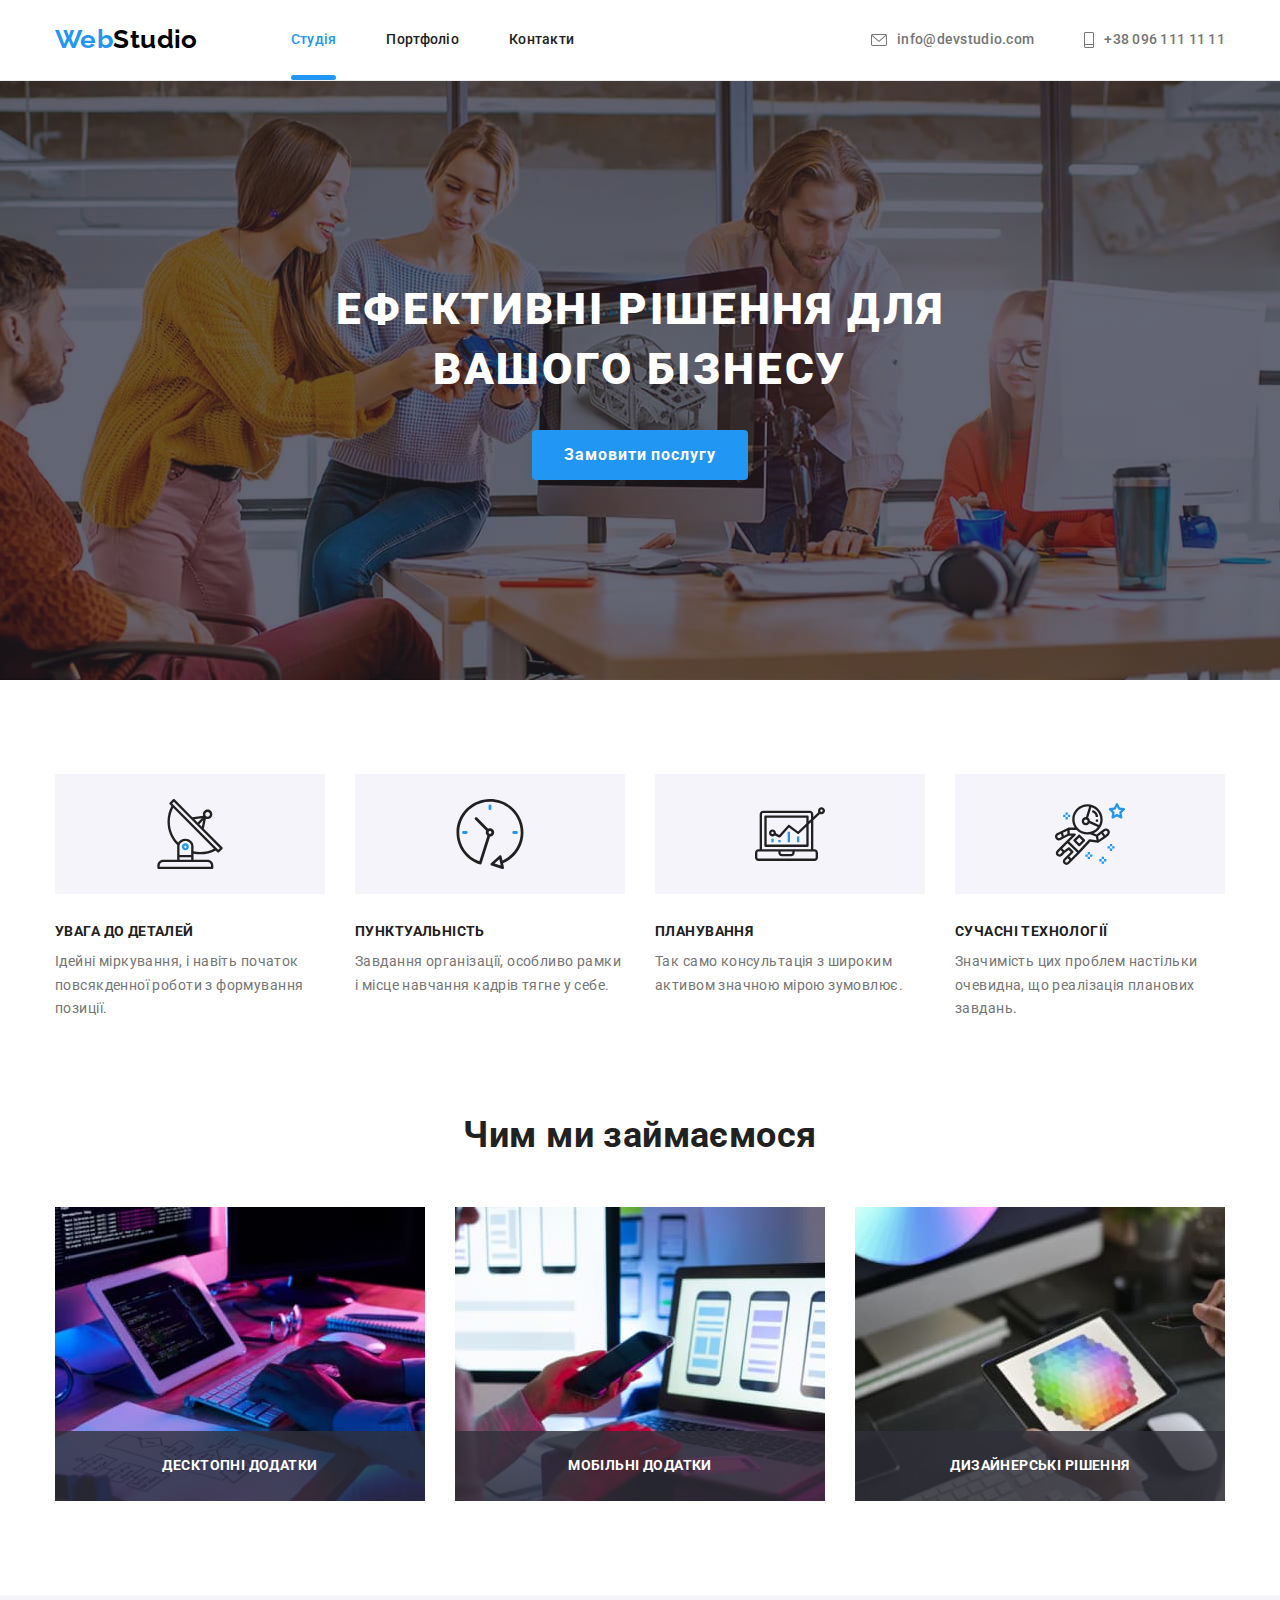
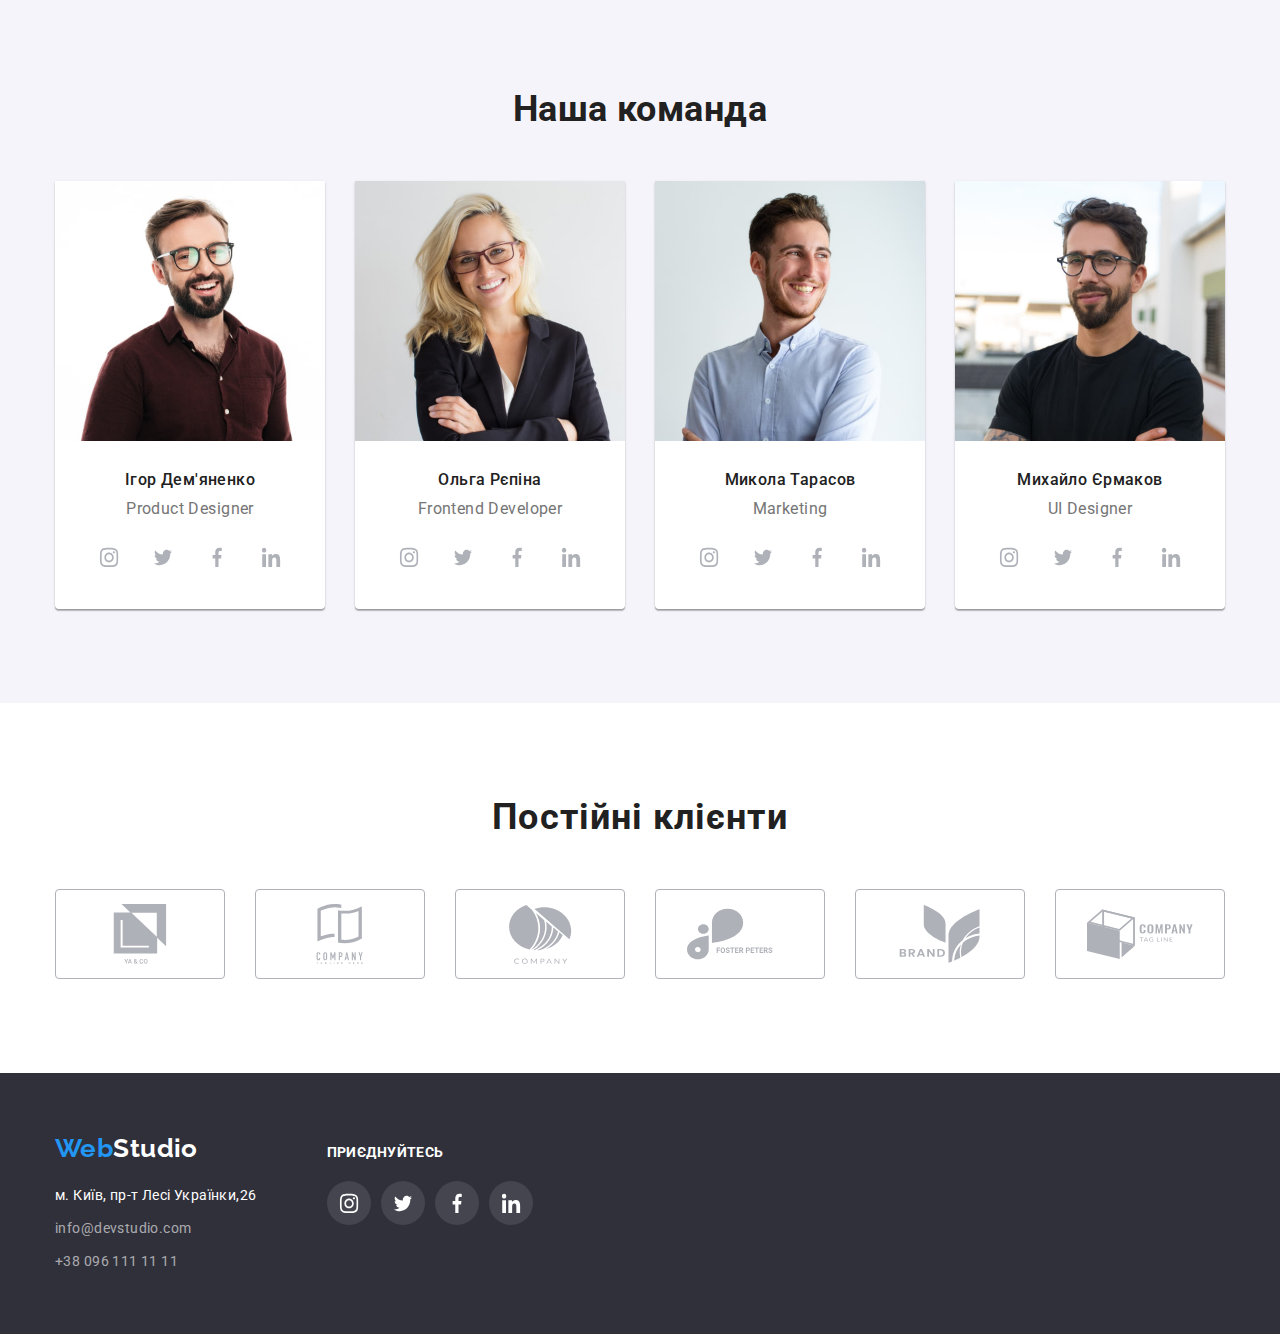
==== index.html @ a3aaa092 "add html css" ====
<!DOCTYPE html>
<html lang="uk">
<head>
    <meta charset="UTF-8">
    <meta http-equiv="X-UA-Compatible" content="IE=edge">
    <meta name="viewport" content="width=device-width, initial-scale=1.0">
    <title>hw-05</title>
    <link rel="preconnect" href="https://fonts.googleapis.com">
    <link rel="preconnect" href="https://fonts.gstatic.com" crossorigin>
    <link href="https://fonts.googleapis.com/css2?family=Raleway:wght@700&family=Roboto:wght@400;500;700;900&display=swap"
        rel="stylesheet">
    <link rel="stylesheet" href="https://cdnjs.cloudflare.com/ajax/libs/modern-normalize/1.1.0/modern-normalize.min.css">
    <link rel="stylesheet" href="./css/styles.css">
</head>
<body> 
    <!-- heder--> 
    <header class="header">
        <div class="header-box conteiner">
            <a href="..." class="logo logo-height link"><span class="logo-blue">Web</span><span class="logo-black">Studio</span></a>
            
            <nav>
                <ul class="nav list">
                    <li class="item"><a href="." class="link current link-header">Студія</a></li>
                    <li class="item"><a href="./portfolio.html" class="link link-header">Портфоліо</a></li>
                    <li class="item"><a href="..." class="link link-header">Контакти</a></li>
                </ul>
            </nav>
            
            <ul class="contakt list">
                <li class="contakt-item"><a href="info@devstudio.com" class="heder-contact link-header link"> <svg class="meil-icon" width="16px" height="12px">
                    <use href="./images/symbol-defs.svg#icon-envelope-hover">
                
                    </use>
                </svg> info@devstudio.com</a></li>
                <li class="contakt-item"><a href="tel:to+380961111111" class="heder-contact link-header link"> <svg class="tel-icon" width="10px" height="16px">
                    <use href="./images/symbol-defs.svg#icon-Vector">

                    </use>
                </svg> +38 096 111 11 11</a></li>
            </ul>
        </div>  
    </header>
    <!--унікальний контент-->
    <main>
        <!-- hero -->
        <section class="hero section ">
           <div class="hiero-box conteiner">
             <h1 class="hero-title">Ефективні рішення для вашого бізнесу</h1>
            <button class="button" data-modal-open>Замовити послугу</button>
           </div>
        </section>
        <!-- section -->
                <section class="section">
                    <div class="conteiner">
                        <h2 class="visually-hidden ">Критерії</h2>
                     <ul class="list box">
                        <li class="section-item">
                            <div class="laine-div">
                                <svg class="laine-icon" width="70px" height="70px"> 
                                    <use href="./images/symbol-defs.svg#icon-antenna-1" >

                                    </use>
                                </svg>
                            </div>
                            <h3 class="section-title">УВАГА ДО ДЕТАЛЕЙ</h3>
                            <p class="section-text">Ідейні міркування, і навіть початок повсякденної роботи з формування позиції.
                            </p>
                        </li>
                        <li class="section-item">
                            <div class="laine-div">
                                <svg class="laine-icon" width="70px" height="70px"> 
                                    <use href="./images/symbol-defs.svg#icon-clock-1" >

                                    </use>
                                </svg>
                            </div>
                            <h3 class="section-title">ПУНКТУАЛЬНІСТЬ</h3>
                            <p class="section-text">Завдання організації, особливо рамки і місце навчання кадрів тягне у себе.</p>
                        </li>
                        <li class="section-item">
                            <div class="laine-div">
                                <svg class="laine-icon" width="70px" height="70px"> 
                                    <use href="./images/symbol-defs.svg#icon-diagram-1" >

                                    </use>
                                </svg>
                            </div>
                            <h3 class="section-title">ПЛАНУВАННЯ</h3>
                            <p class="section-text">Так само консультація з широким активом значною мірою зумовлює.</p>
                        </li>
                        <li class="section-item">
                            <div class="laine-div">
                                <svg class="laine-icon" width="70px" height="70px"> 
                                    <use href="./images/symbol-defs.svg#icon-astronaut-1" >

                                    </use>
                                </svg>
                            </div>
                            <h3 class="section-title">СУЧАСНІ ТЕХНОЛОГІЇ</h3>
                            <p class="section-text">Значимість цих проблем настільки очевидна, що реалізація планових завдань.</p>
                        </li>
                    </ul>
                </div>
                </section>
        <!-- work -->
        <section class="section work-padding">
            <div class="conteiner">
                <h2 class="work-title">Чим ми займаємося</h2>
                <ul class="list work-box">
                    <li class="work-item">
                        <div class="thumb-work">
                            <img src="images/box1.jpg" width="370" alt="праця за комп'ютером">
                            <div class="work-text">
                                <p class="work-desc">Десктопні додатки</p>
                            </div>
                            
                        </div>
                       </li>
                    <li class="work-item">
                        <div class="thumb-work">
                            <img src="images/img.jpg" width="370" alt="робота за комп'ютером людина тримає в руках телефон і сидить за комп'ютером">
                            <div class="work-text">
                                <p class="work-desc">
                                    Мобільні додатки
                                </p>
                            </div>
                        </div>
                        </li>
                    <li class="work-item">
                        <div class="thumb-work">
                        <img src="images/img(1).jpg" width="370" alt="планшет в руках">
                        <div class="work-text">
                        <p class="work-desc">Дизайнерські рішення</p>   
                        </div>
                        </div>
                       </li>
                </ul>
            </div>
        </section>
        <!-- team -->
        <section class="section team">
            <div class="conteiner">
                <h2 class="team-title">Наша команда</h2>
                <ul class="list team-box">
                    <li class="team-items team-shadow">
                        <img src="images/img3.jpg" width="270" alt="чоловік у коричневій сорочці">
                        <div class="team-list">
                            <h3 class="subtitle-team">Ігор Дем'яненко</h3>
                            <p class="subtitle-text">Product Designer</p>

                            <ul class="list team-contakt contakt-box">
                                <li class="team-item"><a href="" aria-label="посилання на instagram" class="link link-icon">
                                        <svg class="icon-team" width="20px" height="20px">
                                            <use href="./images/symbol-defs.svg#icon-instagram-2"></use>
                                        </svg>
                                    </a></li>
                                <li class="team-item"><a href="" aria-label="посилання на twitter" class="link link-icon"><svg class="icon-team"
                                            width="20px" height="20px">
                                            <use href="./images/symbol-defs.svg#icon-twitter-1">
                            
                                            </use>
                                        </svg></a></li>
                                <li class="team-item"><a href="" aria-label="посилання на instagram" class="link link-icon"> <svg class="icon-team"
                                            width="20px" height="20px">
                                            <use href="./images/symbol-defs.svg#icon-facebook-1">
                            
                                            </use>
                                        </svg> </a></li>
                                <li class="team-item"><a href="" aria-label=" посилання на linkedin" class="link link-icon"> <svg class="icon-team"
                                            width="20px" height="20px">
                                            <use href="./images/symbol-defs.svg#icon-linkedin-1">
                            
                                            </use>
                                        </svg> </a></li>
                            </ul>
                        </div>
                      
                            
                            
                            
                            </li>
                            
                            <li class="team-items team-shadow">
                                <img src="images/4.jpg" width="270" alt="усміхнена жінка в блакитній куртці">
                                <div class="team-list">
                                    <h3 class="subtitle-team">Ольга Рєпіна</h3>
                                    <p class="subtitle-text">Frontend Developer</p>
                                    
                                    <ul class="list team-contakt contakt-box">
                                        <li class="team-item"><a href="" aria-label="посилання на instagram" class="link link-icon">
                                                <svg class="icon-team" width="20px" height="20px">
                                                    <use href="./images/symbol-defs.svg#icon-instagram-2"></use>
                                                </svg>
                                            </a></li>
                                        <li class="team-item"><a href="" aria-label="посилання на twitter" class="link link-icon"><svg
                                                    class="icon-team" width="20px" height="20px">
                                                    <use href="./images/symbol-defs.svg#icon-twitter-1">
                                
                                                    </use>
                                                </svg></a></li>
                                        <li class="team-item"><a href="" aria-label="посилання на instagram" class="link link-icon"> <svg
                                                    class="icon-team" width="20px" height="20px">
                                                    <use href="./images/symbol-defs.svg#icon-facebook-1">
                                
                                                    </use>
                                                </svg> </a></li>
                                        <li class="team-item"><a href="" aria-label=" посилання на linkedin" class="link link-icon"> <svg
                                                    class="icon-team" width="20px" height="20px">
                                                    <use href="./images/symbol-defs.svg#icon-linkedin-1">
                                
                                                    </use>
                                                </svg> </a></li>
                                    </ul>
                                </div>
                                
                            </li>
                            <li class="team-items team-shadow">
                                <img src="images/5.jpg" width="270" alt="усміхнений чоловік у білій сорочці">
                                <div class="team-list">
                                    <h3 class="subtitle-team">Микола Тарасов</h3>
                                    <p class="subtitle-text">Marketing</p>

                                    <ul class="list team-contakt contakt-box">
                                        <li class="team-item"><a href="" aria-label="посилання на instagram" class="link link-icon">
                                                <svg class="icon-team" width="20px" height="20px">
                                                    <use href="./images/symbol-defs.svg#icon-instagram-2"></use>
                                                </svg>
                                            </a></li>
                                        <li class="team-item"><a href="" aria-label="посилання на twitter" class="link link-icon"><svg
                                                    class="icon-team" width="20px" height="20px">
                                                    <use href="./images/symbol-defs.svg#icon-twitter-1">
                                
                                                    </use>
                                                </svg></a></li>
                                        <li class="team-item"><a href="" aria-label="посилання на instagram" class="link link-icon"><svg
                                                    class="icon-team" width="20px" height="20px">
                                                    <use href="./images/symbol-defs.svg#icon-facebook-1">
                                
                                                    </use>
                                                </svg> </a></li>
                                        <li class="team-item"><a href="" aria-label=" посилання на linkedin" class="link link-icon"><svg
                                                    class="icon-team" width="20px" height="20px">
                                                    <use href="./images/symbol-defs.svg#icon-linkedin-1">
                                
                                                    </use>
                                                </svg> </a></li>
                                    </ul>
                                </div>
                                
                            </li>
                            <li class="team-items team-shadow">
                                <img src="images/6.jpg" width="270" alt="чоловік в окулярах і чорній футболці">
                                <div class="team-list">
                                    <h3 class="subtitle-team">Михайло Єрмаков</h3>
                                    <p class="subtitle-text">UI Designer</p>

                                    <ul class="list team-contakt contakt-box">
                                        <li class="team-item"><a href="" aria-label="посилання на instagram" class="link link-icon">
                                                <svg class="icon-team" width="20px" height="20px">
                                                    <use href="./images/symbol-defs.svg#icon-instagram-2"></use>
                                                </svg>
                                            </a></li>
                                        <li class="team-item"><a href="" aria-label="посилання на twitter" class="link link-icon"><svg
                                                    class="icon-team" width="20px" height="20px">
                                                    <use href="./images/symbol-defs.svg#icon-twitter-1">
                                
                                                    </use>
                                                </svg></a></li>
                                        <li class="team-item"><a href="" aria-label="посилання на instagram" class="link link-icon"> <svg
                                                    class="icon-team" width="20px" height="20px">
                                                    <use href="./images/symbol-defs.svg#icon-facebook-1">
                                
                                                    </use>
                                                </svg> </a></li>
                                        <li class="team-item"><a href="" aria-label=" посилання на linkedin" class="link link-icon"> <svg
                                                    class="icon-team" width="20px" height="20px">
                                                    <use href="./images/symbol-defs.svg#icon-linkedin-1">
                                
                                                    </use>
                                                </svg> </a></li>
                                    </ul>
                                </div>
                                
                            </li>
                            </ul>
                        
                           
            </div>
        </section>
        <!-- regular customers -->
        <section class="section">
            <div class="conteiner">
                <h2 class="customers-title">
                    Постійні клієнти
                </h2>
                <ul class="list customers">
                    <li class="customers-items"><a href="" class="customers-link"><svg class="icon-customers" width="106" height="60px">
                                <use href="./images/symbol-defs.svg#icon-group">
                
                                </use>
                            </svg></a></li>
                    <li class="customers-items"><a href="" class="customers-link"><svg class="icon-customers" width="106" height="60px">
                                <use href="./images/symbol-defs.svg#icon-group-1">
                
                                </use>
                            </svg></a></li>
                    <li class="customers-items"><a href="" class="customers-link"><svg class="icon-customers" width="106" height="60px">
                                <use href="./images/symbol-defs.svg#icon-group-2">
                
                                </use>
                            </svg></a></li>
                    <li class="customers-items"><a href="" class="customers-link"><svg class="icon-customers" width="106" height="60px">
                                <use href="./images/symbol-defs.svg#icon-group-3">
                
                                </use>
                            </svg></a></li>
                    <li class="customers-items"><a href="" class="customers-link"><svg class="icon-customers" width="106" height="60px">
                                <use href="./images/symbol-defs.svg#icon-group-4">
                
                                </use>
                            </svg></a></li>
                    <li class="customers-items"><a href="" class="customers-link"><svg class="icon-customers" width="106" height="60px">
                                <use href="./images/symbol-defs.svg#icon-group-5">
                    
                                </use>
                            </svg></a></li>
                
                </ul>
            </div>
           
        </section>
    </main>
    <!--футер -->
  
    <footer class="footer footer-box">
        <div class="conteiner conteiner-box">
            <div class="adress-box">
                <a href="..." class="logo logo-footer link"><span class="logo-blue">Web</span><span
                    class="logo-white">Studio</span></a>
            <address class="address footer">
                <ul class="footer-list list">
                    <li class="footer-items"><a href="м.Київ,пр-тЛесіУкраїнки,26" class="footer link address-link">м. Київ, пр-т Лесі
                            Українки,26</a></li>
                    <li class="footer-items"><a href="info@devstudio.com" class="contact-footer link">info@devstudio.com</a>
                    </li>
                    <li class="tel"><a href="tel:to+380961111111" class="contact-footer link">+38 096 111 11 11</a></li>
                </ul>
            </address>
            </div>
                    
                    
                <div class="list-box">
                    <h3 class="title-icon">приєднуйтесь</h3>
                
                
                
                    <ul class="list list-icons">
                        <li class="item-icon"><a href="" aria-label="посилання на instagram" class="link twitter-link"><svg class="twitter" width="20px"
                                    height="20px">
                                    <use href="./images/symbol-defs.svg#icon-instagram-2">
                
                                    </use>
                                </svg></a></li>
                        <li class="item-icon"><a href="" aria-label="посилання на instagram" class="link twitter-link"><svg class="twitter" width="20px"
                                    height="20px">
                                    <use href="./images/symbol-defs.svg#icon-twitter-1">
                
                                    </use>
                                </svg></a></li>
                        <li class="item-icon"><a href="" aria-label="посилання на fecebook" class="link twitter-link"><svg class="twitter" width="20px"
                                    height="20px">
                                    <use href="./images/symbol-defs.svg#icon-facebook-1">
                
                                    </use>
                                </svg></a></li>
                        <li class="item-icon"><a href="" aria-label="посилання на fecebook" class="link twitter-link"><svg class="twitter" width="20px"
                                    height="20px">
                                    <use href="./images/symbol-defs.svg#icon-linkedin-1">
                
                                    </use>
                                </svg></a></li>
                    </ul>
                </div>
                    
                
            </div>
           
            
        
        
            </div>
    </footer>
    <div class="backdrop is-hidden" data-modal>
        <div class="modal">
 
            <button class=close-button data-modal-close>
            <svg width="11" height="11" viewBox="0 0 11 11" fill="none" xmlns="http://www.w3.org/2000/svg" class="close-icon">
                <path
                    d="M11 1.10786L9.89214 0L5.5 4.39214L1.10786 0L0 1.10786L4.39214 5.5L0 9.89214L1.10786 11L5.5 6.60786L9.89214 11L11 9.89214L6.60786 5.5L11 1.10786Z"
                    fill="black" />
            </svg>
            </button>

        </div>
    </div>







   
<script src="./js/modal.js"></script>


</body>
</html>
---- css/styles.css ----
:root{
    --pramary-text-color: #212121;
    --secondary-text-color:#757575;
    --accent-text-color:#2196F3;
    --white-text-color:#FFFFFF;
    --web-info-color: rgba(255, 255, 255, 0.6);
    --logo-text-color: #000000;
    --hero-background-color:#2F303A;
    --button-background: #F5F4FA;
    --icon-fill-color:#AFB1B8;
    --border-gallery-color:#EEEEEE;
    --icon-background-color:rgba(255, 255, 255, 10%);

}


.list {
    list-style: none;

}
.link{
   text-decoration: none;
   
}

   h1,h2,h3,p,ul{
    margin-bottom: 0;
    margin-top: 0;
    padding-left: 0px;
    padding-top: 0px;
    padding-right: 0px;
    padding-bottom: 0px;
   }

   img {
       display: block;
       max-width: 100%;
       height: auto;
       
}
  

/* основний колір #212121; */
/* другорядний колір  #757575; */
/* акцент #2196F3; */
/* білий #FFFFFF; */
body{

        padding-top: 80px;

    font-size: 14px;
    letter-spacing: 0.03em;
    font-family: Roboto, sans-serif;

    background: var(--white-text-color); 
    color: var(--pramary-text-color);

}

/* logo */

.logo-box{
    display: flex;
}

.logo-height{
    display: block;

    padding-top: 24px;
    padding-bottom: 25px;
}

.logo{
    margin-right: 93px;

    font-family: 'Raleway',sans-serif;
    font-weight: 700;
    font-size: 26px;
    line-height: 1.19;
}



.logo-blue{
    color: var(--accent-text-color);

}

.logo-black{

        color:var(--logo-text-color)
}
.logo-white{
        display: inline-block;
        color: var(--white-text-color);
    
}


/* nav */



.nav{
        display: flex;    

        font-weight: 500;
        font-size: 14px;
        line-height: 1.14;
        letter-spacing: 0.02em;


} 

.nav .item:not(:last-child){
        margin-right: 50px;
}

.nav .link.current{
        color: var(--accent-text-color)
}

.current{
        position: relative;
}

.current::after{

        content:"" ;
        display: block;
        width: 100%;
        height: 5px;
        background-color:var(--accent-text-color);

        position: absolute;
        left: 0;
        bottom: 0 ;
        border-radius: 4px;
        

}


.link{
    
        color: var(--pramary-text-color);

}

.link-header{
       transition-property: color;
       transition-duration: 250ms; 
       transition-timing-function: cubic-bezier(0.4, 0, 0.2, 1);
        display: flex;
        align-items: center;
        padding-top: 32px;
        padding-bottom: 32px;


        
}

.link:hover,
.link:focus{
        color: var(--accent-text-color);
       
}
/*heder*/
.header{
        border-bottom: 1px solid #ECECEC;
        position: fixed;
        z-index: 1;
        width: 100%;
        min-height: 80px;
        top: 0;
        left: 0;
        background: var(--white-text-color);
              
} 

.header-box{
    align-items: center;
    display: flex;
}

.contakt{
    
margin-left: auto;
    display: flex;
    justify-content: center;
    align-items: center;

}
.contakt-item:not(:last-child){
    margin-right: 50px;
}


.heder-contact{

        font-weight: 500;
        font-size: 14px;
        line-height: 1.14;
        letter-spacing: 0.02em;

        color: var(--secondary-text-color);

}


.heder-contact:not(:last-child){
    margin-right: 50px;
}

.heder-contact:hover,.heder-contact:focus{
        
       color: var(--accent-text-color);
}

.meil-icon{
       
        display: inline-block;
        margin-right: 10px;
        fill: currentColor;
}


.tel-icon{
    margin-right: 10px;
    fill: currentColor; 
    
}





/* section */



.section {
        padding-top: 94px;
        padding-bottom: 94px;
}

/* section-hero */

.hero {
       
        padding-top: 200px;
        padding-bottom: 200px;
        text-align: center;

        background: var(--hero-background-color);
        background-image: linear-gradient(to right,
        rgba(47, 48, 58, 0.4),
        rgba(47, 48, 58, 0.4)), url(../images/hero.jpg);
        background-repeat: no-repeat;
        margin-left: auto;
        margin-right: auto;
        background-position:center;

        max-width: 1600px;

}

.hero-title{
        margin-bottom: 30px;
        max-width: 696px;
        margin-left: auto;
        margin-right: auto;

        font-weight: 900;
        font-size: 44px;
        line-height: 1.36;
        letter-spacing: 0.06em;
        
        text-transform: uppercase;
    color: var(--white-text-color);
    
}

.button {
        display: inline-block;
        min-width: 216px;
        height: 50px;
        border: 0px;
        border-radius: 4px;
        padding: 10px 32px;
        text-align: center;

        cursor: pointer;
        font-family: inherit;
        font-weight: 700;
        font-size: 16px;
        line-height: 1.87;
        letter-spacing: 0.06em;

        color: var(--white-text-color);
        background-color: var(--accent-text-color);
    
}

.close-button{
        position: absolute;
        top: 0;
        right: 0;
        width: 30px;
        height: 30px;

        display: flex;
        justify-content: center;
        align-items: center;
        padding: 0;
        margin-top: 8px;
        margin-right: 8px;

        background-color: var(--white-text-color);
        border:1px solid rgba(0, 0, 0, 0.1);
        border-radius: 50%;
        
}

.backdrop{
       position: fixed;
       top: 0;
       left: 0;
       width: 100%;
       height:100%;
       background-color: rgba(0, 0, 0, 0.2);
       transition: opacity 250ms cubic-bezier(0.4, 0, 0.2, 1);  ; 

}

.backdrop.is-hidden{
        opacity: 0;
        pointer-events: none;
}

.backdrop.is-hidden .modal{
        transform: translate(-50%, -50%) scale(0);
}

.modal{
        position: absolute;
        top: 50%;
        left: 50%;
        transform: translate(-50%, -50%);
        padding: 30px;
        
        min-width: 528px;
        min-height: 581px;
        background-color: var(--white-text-color);
        box-shadow: 0px 1px 3px rgba(0, 0, 0, 0.12), 
        0px 1px 1px rgba(0, 0, 0, 0.14),
         0px 2px 1px rgba(0, 0, 0, 0.2);
        border-radius: 4px;

        transform: translate(-50%, -50%) scale(1);
        transition: 250ms cubic-bezier(0.4, 0, 0.2, 1);



        
}

.close-icon{
        display: flex;
        justify-content: center;
        align-items: center;

        
}

/* section */



.section-item{
    width: 270px;
}

.section-item:not(:last-child){
    margin-right: 30px;
}

.box{
   display: flex;
}


.visually-hidden{
        position: absolute;
        white-space: nowrap;
        width: 1px;
        height: 1px;
        overflow: hidden;
        border: 0;
        padding: 0;
        clip: rect(0 0 0 0);
        clip-path: inset(50%);
        margin: -1px;
}

.section-title{
        margin-bottom: 10px;

        font-weight: 700;
        font-size: 14px;
        line-height: 1.14;
        text-transform: uppercase;
       
}

.section-text{
        font-size: 14px;
        line-height: 1.71;

        color: var(--secondary-text-color);
}
     

.laine-div{  
      display: flex;
      background:var(--button-background);
      width: 270px;
      height: 120px; 
      align-items: center;
      justify-content: center; 
      margin-bottom: 30px;   
}

.laine-icon{
        fill: var(--pramary-text-color);
}




/* work */

.work-padding{
        padding-top: 0;
}

.work-item:not(:last-child){
    margin-right: 30px;
}

.work-box{   
    display: flex;
}

.work-title{
        margin-bottom: 50px;
       
        font-weight: 700;
        font-size: 36px;
        line-height: 1.16;
        text-align: center;      
}

.thumb-work{
        position: relative;
}
.work-text{
        position: absolute;
        bottom: 0;
        left: 0;
        width: 100%;
        height: 70px;
        padding: 27px 0;
        background: rgba(47, 48, 58, 0.8);
}
.work-desc{
                font-weight: 700;
                font-size: 14px;
                line-height: 1.14;
                text-align: center;
                letter-spacing: 0.03em;
                text-transform: uppercase;
                color: #FFFFFF;
}
/* team */


.team{
        background: var(--button-background);
}


.team-box{
    display: flex;
    

}

/* team-contakt */
.team-contakt{
       
        display:flex;
     

        
}

.link-icon{
       
        transition-property: background-color,color;
        transition-duration: 250ms;
        transition-timing-function: cubic-bezier(0.4, 0, 0.2, 1);

        display: flex;
        align-items: center;
        justify-content: center;
       width: 100%;
       height: 100%;
       border-radius: 50%;
        color:var(--icon-fill-color);
        
      
}
.link-icon:hover, .link-icon:focus{
        background-color: var(--accent-text-color);
        color: var(--white-text-color);
}



.icon-team {
      
       fill:currentColor;    
}


.team-item{
        margin-right: 10px;
        width: 44px;
        height: 44px;
}

.team-items{
        
       margin-right: 30px;
        background: var(--white-text-color);
}

.team-shadow{
        box-shadow: 0px 1px 3px rgba(0, 0, 0, 0.12), 0px 1px 1px rgba(0, 0, 0, 0.14), 0px 2px 1px rgba(0, 0, 0, 0.2);
                border-radius: 0px 0px 4px 4px;
}

.team-items:last-child{
        margin-right: 0px;
}

.team-item:last-child {
        margin-right: 0px;
}




.contakt-box{
        display: flex;
        justify-content: center;
        
}
       





.team-list{
    
    padding-top: 30px;
    padding-bottom: 30px;
    text-align: center;
}

.team-title{
        margin-bottom: 50px;
        
        font-weight: 700;
        font-size: 36px;
        line-height: 1.16;
        text-align: center;
    
   
}
.subtitle-team{
        font-weight: 500;
        font-size: 16px;
        line-height: 1.18;
        text-align: center;
        margin-bottom: 10px;
}
.subtitle-text{
        font-size: 16px;
        line-height: 1.18;
        text-align: center;
        margin-bottom: 16.79px;

        color: var(--secondary-text-color);
}

/* regular customers */

.customers-title{
        margin-bottom: 50px;
        text-align: center;
        font-weight: 700;
        font-size: 36px;
        line-height: 1.16;
        letter-spacing: 0.03em;
}

.customers{
        
       
        display: flex;
        justify-content: space-between;
     
}

.customers-items{
 margin-right: 30px;       
}

.customers-items:last-child{ 

        margin-right: 0px;
}



.icon-customers{
        display: inline-block;
       fill: currentColor;
}

.customers-link{
        transition-property:border, color;
        transition-duration: 250ms;
        transition-timing-function: cubic-bezier(0.4, 0, 0.2, 1);

       display: flex;
       align-items: center ;
       justify-content: center;
       
        width: 170px;
        height: 90px;
        color: var(--icon-fill-color);
        border: 1px solid var(--icon-fill-color); 
        border-radius: 4px;
}
.customers-link:hover, .customers-link:focus{
        color: var(--accent-text-color);
        border: 1px solid var(--accent-text-color);
}











/* footer */

.footer {
        font-size: 14px;
        line-height: 1.71;

        color: var(--white-text-color);
        background-color: var(--hero-background-color);
}

.footer-box{
        padding-top: 60px;
        padding-bottom: 60px;
}

.footer-items {
        display: block;
        margin-bottom: 9px;

}
.tel{
        display: inline-block;


}
.logo-footer{
        display: inline-block;
        margin-right: 0;
        margin-bottom: 20px;
    
    }

.address-link{

        transition-property: color;
        transition-duration: 250ms;
        transition-timing-function: cubic-bezier(0.4, 0, 0.2, 1);

}

.address-link:hover, .address-link:focus{
        color: var(--accent-text-color);
}

 


.contact-footer{
        transition-property: color;
        transition-duration: 250ms;
        transition-timing-function: cubic-bezier(0.4, 0, 0.2, 1);
        font-size: 14px;
        line-height: 1.71;
        color: var(--web-info-color);

}

 .contact-footer:hover, .contact-footer:focus{
        color: var(--accent-text-color);
       
 }

.address{
       
        font-style: normal;

}

/*              svg-icon-footer */
.twitter {
        display: inline-block;
        fill:var(--white-text-color);
        

}

.twitter-link:hover, .twitter-link:focus {
        background-color: var(--accent-text-color);
}

.twitter-link {

        transition-property: background-color;
        transition-duration: 250ms;
        transition-timing-function: cubic-bezier(0.4, 0, 0.2, 1);
        display: flex;
        justify-content: center;
        align-items: center;
        width:100% ;
        height:100% ;
        border-radius: 50%;
        background-color: var(--icon-background-color);

}


.title-icon{
        display: block;
        
        font-weight: 700;
        font-size: 14px;
        line-height:1.14;
        letter-spacing: 0.03em;
        text-transform: uppercase;

        margin-bottom: 20px;
}

.conteiner-box{
        display: flex;
        align-items: baseline;
}


.adress-box{
       
    margin-right: 70px;    
         
   
   }

.list-icons{

        display: flex;
}
.item-icon{
        margin-right: 10px;
        width: 44px;
        height: 44px;
}

.item-icon:last-child{
        margin: 0;
}



            /* portfolio */
.title{
        font-weight: 700;
        font-size: 18px;
        line-height: 2.0;
        letter-spacing: 0.06em;
        margin-bottom: 4px;
    }

.gallery-item{
    width: calc((100% - 2 * 30px)/3);
    margin-right: 30px;
    margin-bottom: 30px;
}


.gallery-item:nth-child(3n){
    margin-right: 0;
} 

.gallery-item:nth-child(n+7){
        margin-bottom: 0;
}

.gallery-box{
    border-left: 1px solid var(--border-gallery-color);
    border-right: 1px solid var(--border-gallery-color);
    border-bottom: 1px solid var(--border-gallery-color);
    padding: 20px 24px;
}
 

.gallery{
    display: flex;
    flex-wrap: wrap;
}
.gallery-text{
        font-size: 16px;
        line-height: 1.87;
        color: var(--secondary-text-color)
}

.gallery-link{
        display: inline-block;
        text-decoration: none;
        color: currentColor;

        transition-property: box-shadow;
                transition-duration: 250ms;
                transition-timing-function: cubic-bezier(0.4, 0, 0.2, 1);

}

.gallery-link:hover, .gallery-link:focus {
        
        box-shadow: 0px 1px 1px rgba(0, 0, 0, 0.12), 
        0px 4px 4px rgba(0, 0, 0, 0.06), 
        1px 4px 6px rgba(0, 0, 0, 0.16);
      

}

.gallery-link:hover .thumb-overlay{
transform: translateY(0%);
        opacity: 1;
}
.gallery-link:focus .thumb-overlay{
        transform: translateY(0%);
                opacity: 1;
}

.thumb{
       position: relative;
        overflow: hidden;

}   




.thumb-overlay{
        
       position: absolute;
        top: 0;
        left: 0;
        width: 100%;
        height: 100%;
        display: flex;
        justify-content: center;
        align-items: center;
       
        background: rgba(33, 150, 243, 0.9);
        
        opacity: 0;
        transform: translateY(100%);

                
                transition-duration: 250ms;
                transition-timing-function: cubic-bezier(0.4, 0, 0.2, 1);
        
} 

.text-overlay{
        font-weight: 400;
                font-size: 18px;
                line-height: 1.55;
                letter-spacing: 0.03em;
                
                padding: 63px 24px;

                color: #FFFFFF;

}




        
       






/* button */

.button-box{
    justify-content: center;
    margin-bottom: 50px;
    display: flex;
}

.button-item:not(:last-child){
    margin-right: 8px;
}

.button:hover, .button:focus{
        color: var(--white-text-color);
        
}



.button-secondary{
        transition-property: background-color,color,box-shadow;
        transition-duration: 250ms;
        transition-timing-function: cubic-bezier(0.4, 0, 0.2, 1);

        cursor: pointer;
        margin: 0;
        border: 0;
        padding: 6px 22px;
        display: inline-block;
        border-radius: 4px;

        color: var(--pramary-text-color);
        background: var(--button-background);
    
}   


.button-secondary:hover{
        color: var(--white-text-color);
        background-color: var(--accent-text-color);
        box-shadow: 0px 3px 1px rgba(0, 0, 0, 0.1), 0px 1px 2px rgba(0, 0, 0, 0.08), 0px 2px 2px rgba(0, 0, 0, 0.12);
}
.button-secondary:focus{
        color: var(--white-text-color);
        background: var(--accent-text-color);
        box-shadow: 0px 3px 1px rgba(0, 0, 0, 0.1), 0px 1px 2px rgba(0, 0, 0, 0.08), 0px 2px 2px rgba(0, 0, 0, 0.12);

}

.conteiner{
        width: 1200px;
        padding-left: 15px;
        padding-right: 15px;
        margin: 0 auto ;
}
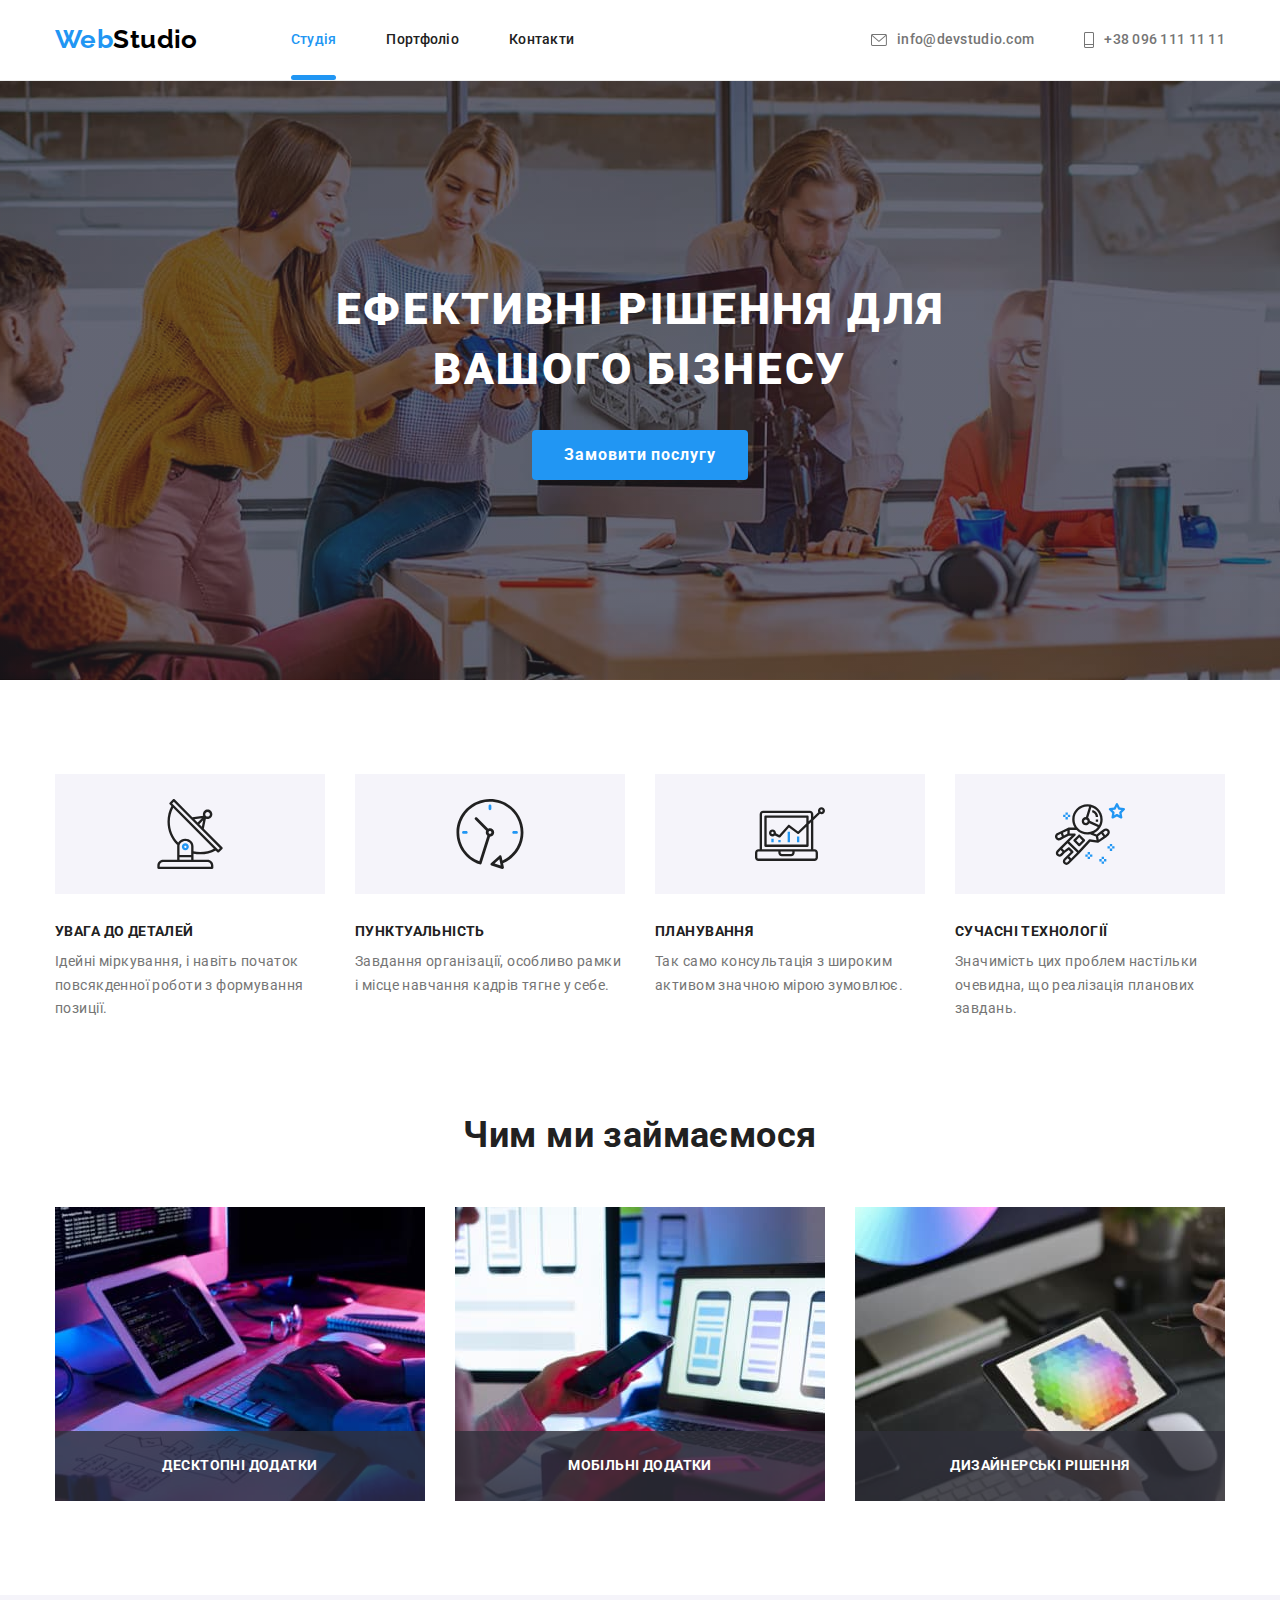
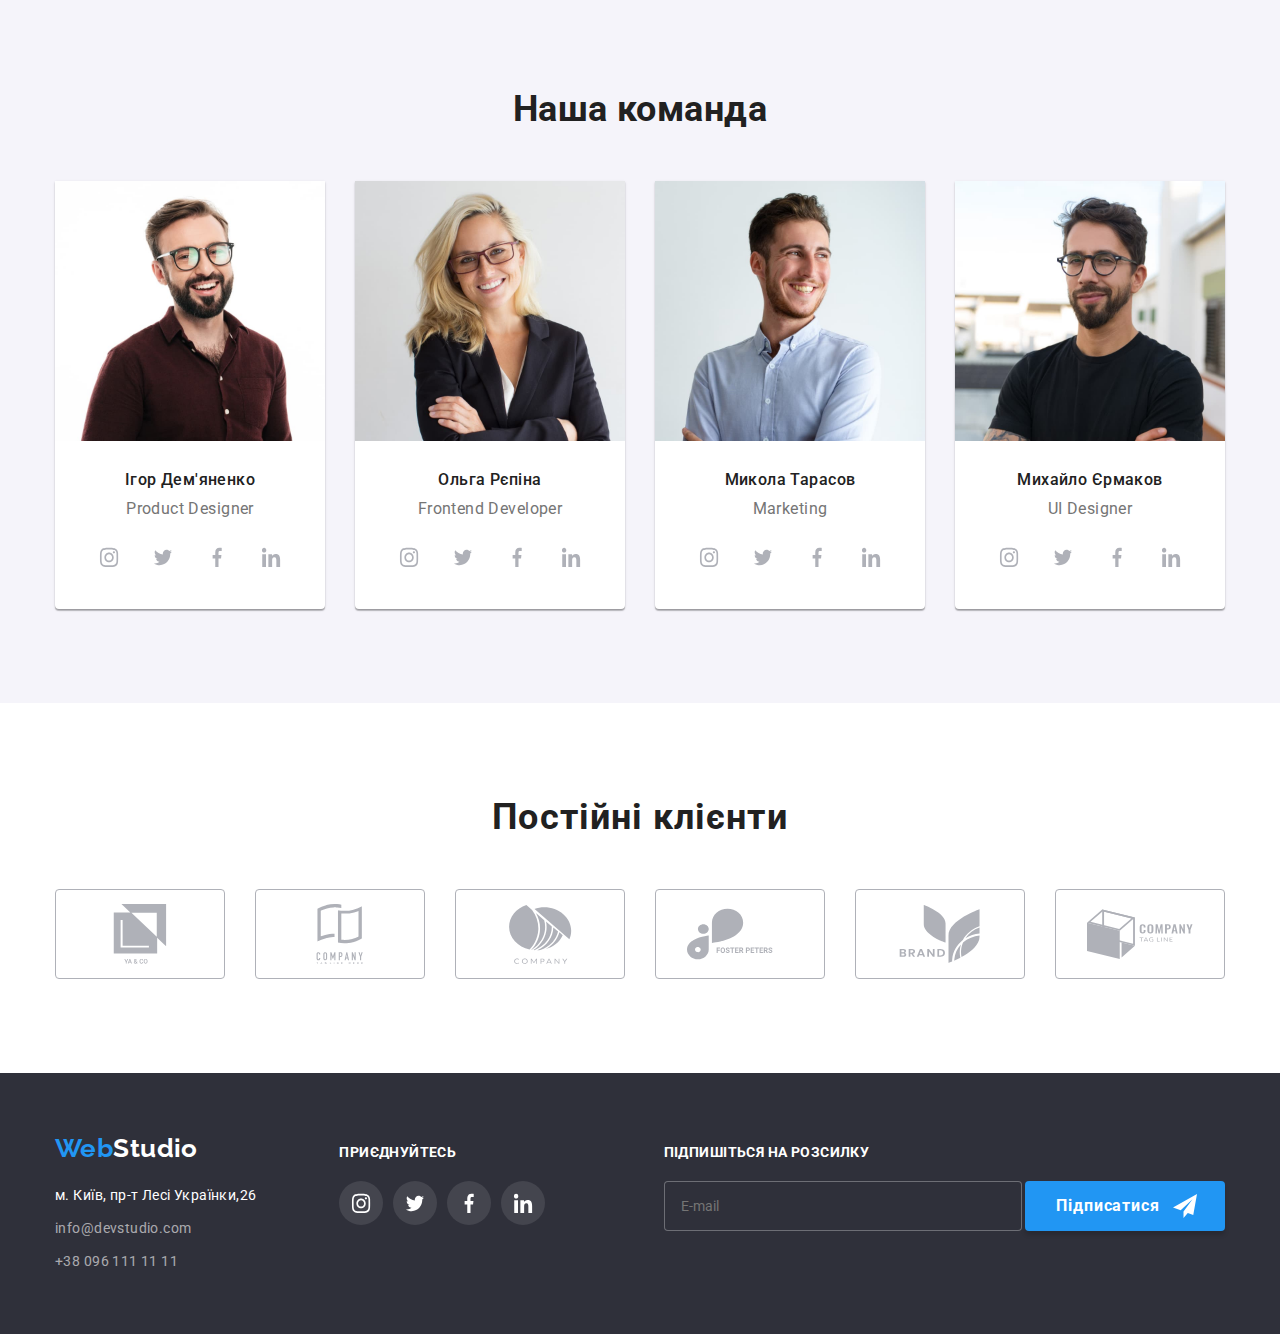
==== commit 1d49ef49: "add form" ====
--- a/index.html
+++ b/index.html
@@ -4,7 +4,7 @@
     <meta charset="UTF-8">
     <meta http-equiv="X-UA-Compatible" content="IE=edge">
     <meta name="viewport" content="width=device-width, initial-scale=1.0">
-    <title>hw-05</title>
+    <title>hw-06</title>
     <link rel="preconnect" href="https://fonts.googleapis.com">
     <link rel="preconnect" href="https://fonts.gstatic.com" crossorigin>
     <link href="https://fonts.googleapis.com/css2?family=Raleway:wght@700&family=Roboto:wght@400;500;700;900&display=swap"
@@ -380,6 +380,29 @@
                                     </use>
                                 </svg></a></li>
                     </ul>
+                    
+                </div>
+                <div>
+
+                </div >
+            <!-- subscription -->
+                
+                <div class="subscription">
+                <b class="subscription-text">Підпишіться на розсилку</b>
+                <form>
+                    <label class="subscription-label">
+                        <input type="email" name="підписка" placeholder="E-mail" class="subscription-emeil">
+                    </label>
+                    <button type="submit" class="button-subscription"> <span class="label-text">Підписатися</span>
+                    <svg class="icon-subscription">
+                        <use href="./images/symbol-defs.svg#icon-icon-send">
+                        </use>
+                    </svg>
+                    </button>
+                </form>
+                    
+                   
+                    
                 </div>
                     
                 
@@ -392,13 +415,55 @@
     </footer>
     <div class="backdrop is-hidden" data-modal>
         <div class="modal">
- 
+            
+            <b class="modal-text">Залиште свої дані, ми вам передзвонимо</b>
+
+            <form>
+                <div class="form-box">
+                    <label for="name" class="form-label">Ім'я</label>
+                    <input type="text" name="Ім'я" id="name" class="form-input">
+                    
+                </div>
+
+                <div class="form-box">
+                    <label for="tel" class="form-label">Телефон</label>
+                    <input type="text" name="" id="tel" class="form-input"> 
+                </div>
+
+                <div class="form-box">
+                    <label for="mail" class="form-label">Пошта</label>
+                    <input type="text" name="" id="mail"  class="form-input">
+                </div>
+
+                <div class="form-box">
+                    <label for="comment" class="form-label">Коментар</label>
+                   <textarea name="comment" id="comment"  class="comment-form"></textarea>
+                    
+
+                </div>
+
+                
+
+                <div class="form-checkbox">
+                    <label for="" class="label-checkbox"><input type="checkbox" value="" > Погоджуюся з розсилкою та приймаю <a href="" class="link-checkbox">Умови договору</a></label>
+                    <button type="submit" class="submit-modal"> Відправити </button>
+                </div>
+
+                
+
+
+
+            </form>
+
+
             <button class=close-button data-modal-close>
-            <svg width="11" height="11" viewBox="0 0 11 11" fill="none" xmlns="http://www.w3.org/2000/svg" class="close-icon">
-                <path
-                    d="M11 1.10786L9.89214 0L5.5 4.39214L1.10786 0L0 1.10786L4.39214 5.5L0 9.89214L1.10786 11L5.5 6.60786L9.89214 11L11 9.89214L6.60786 5.5L11 1.10786Z"
-                    fill="black" />
-            </svg>
+            
+                <svg class="icon-close">
+                    <use href="./images/symbol-defs.svg#icon-Vector-1">
+
+                    </use>
+                </svg>
+            
             </button>
 
         </div>
--- a/css/styles.css
+++ b/css/styles.css
@@ -11,7 +11,7 @@
     --icon-fill-color:#AFB1B8;
     --border-gallery-color:#EEEEEE;
     --icon-background-color:rgba(255, 255, 255, 10%);
-
+    --form-backgraund-buttom:#188CE8;
 }
 
 
@@ -316,12 +316,27 @@
         padding: 0;
         margin-top: 8px;
         margin-right: 8px;
+        cursor: pointer;
 
         background-color: var(--white-text-color);
         border:1px solid rgba(0, 0, 0, 0.1);
         border-radius: 50%;
         
 }
+
+.icon-close{
+        
+        display: inline-block;
+        width: 11px;
+        height: 11px;
+        color: currentColor;        
+}
+
+
+.close-button:hover{
+        fill: var(--accent-text-color);
+}
+
 
 .backdrop{
        position: fixed;
@@ -348,10 +363,12 @@
         top: 50%;
         left: 50%;
         transform: translate(-50%, -50%);
-        padding: 30px;
-        
-        min-width: 528px;
-        min-height: 581px;
+        padding-left: 41px;
+        padding-top: 40px;
+        padding-right: 39px;
+        
+        width: 528px;
+        height: 581px;
         background-color: var(--white-text-color);
         box-shadow: 0px 1px 3px rgba(0, 0, 0, 0.12), 
         0px 1px 1px rgba(0, 0, 0, 0.14),
@@ -359,18 +376,88 @@
         border-radius: 4px;
 
         transform: translate(-50%, -50%) scale(1);
-        transition: 250ms cubic-bezier(0.4, 0, 0.2, 1);
-
-
-
-        
+        transition: 250ms cubic-bezier(0.4, 0, 0.2, 1);       
 }
 
 .close-icon{
         display: flex;
         justify-content: center;
-        align-items: center;
-
+        align-items: center;    
+}
+
+.modal-text{
+                font-weight: 700;
+                font-size: 20px;
+                line-height: 1.15;
+                text-align: center;
+                letter-spacing: 0.03em;
+
+                display: block;
+                margin-bottom: 12px;
+}
+
+.form-box{
+                margin-bottom: 10px;
+                display: flex;
+                flex-direction: column;
+              
+                
+}
+
+.form-label{
+        font-size: 12px;
+        line-height: 1.16;
+        letter-spacing: 0.01em;
+        color: var(--secondary-text-color);
+}
+
+.form-input{
+        padding: 0;
+        margin: 0;
+        height: 40px;
+        border: 1px solid rgba(33, 33, 33, 0.2);
+        border-radius: 4px;
+}
+
+.label-checkbox{
+        font-size: 14px;
+        line-height: 1.71;
+        margin-bottom: 30px;
+        display: inline-block;
+}
+
+.link-checkbox{
+        color: var(--accent-text-color);
+
+}
+
+.submit-modal{
+        font-weight: 700;
+        font-size: 16px;
+        line-height: 1.87;
+        letter-spacing: 0.06em;
+
+        width: 200px;
+        height: 50px;
+        padding: 10px 52px;
+        cursor: pointer;    
+
+        background:var(--form-backgraund-buttom);
+        color: var(--white-text-color);
+
+        box-shadow: 0px 4px 4px rgba(0, 0, 0, 0.15);
+        border-radius: 4px;
+        border: 0px;
+}
+
+.form-checkbox{
+
+        text-align: center;
+}
+
+.comment-form{
+        height: 120px;
+        padding: 0px;
         
 }
 
@@ -740,6 +827,89 @@
 
 }
 
+                /* subscription */
+.subscription-text{
+
+                padding-bottom: 20px;
+                
+                font-weight: 700;
+                font-size: 14px;
+                line-height: 1.14;
+                letter-spacing: 0.03em;
+                text-transform: uppercase;
+                display: block;
+                
+                
+                
+
+}
+
+.subscription{
+       
+margin-left: 93px;
+align-content: flex-end;
+}
+
+.subscription-emeil{
+        width: 358px;
+        height: 50px;
+        border: 1px solid rgba(255, 255, 255, 0.3);
+        border-radius: 4px;
+        background: var(--hero-background-color);
+        color: #FFFFFF;
+
+        padding-left:16px;
+
+}
+
+
+
+.button-subscription{
+        position: relative;
+        padding-left: 0;
+        padding-right: 0;
+        min-width: 200px;
+        border:transparent;
+        height: 50px;
+        background: var(--accent-text-color);
+        color: var(--white-text-color);
+        box-shadow: 0px 4px 4px rgba(0, 0, 0, 0.15);
+                border-radius: 4px;
+}
+
+
+.label-text{
+        display: inline-block;
+        padding-left: 28px;
+        padding-right: 62px;
+
+        font-weight: 700;
+        font-size: 16px;
+        line-height: 1.87;
+        letter-spacing: 0.06em;
+        
+}
+.icon-subscription{
+
+        position: absolute;
+        top: 50%;
+        right: 28px;
+        transform: translateY(-50%);
+        
+        display: inline-block;
+        width: 24px;
+        height: 24px;
+        fill: var(--white-text-color);
+        
+       
+        
+
+}
+
+
+
+
+
 /*              svg-icon-footer */
 .twitter {
         display: inline-block;
@@ -783,6 +953,7 @@
 .conteiner-box{
         display: flex;
         align-items: baseline;
+        justify-content: space-between;
 }
 
 
